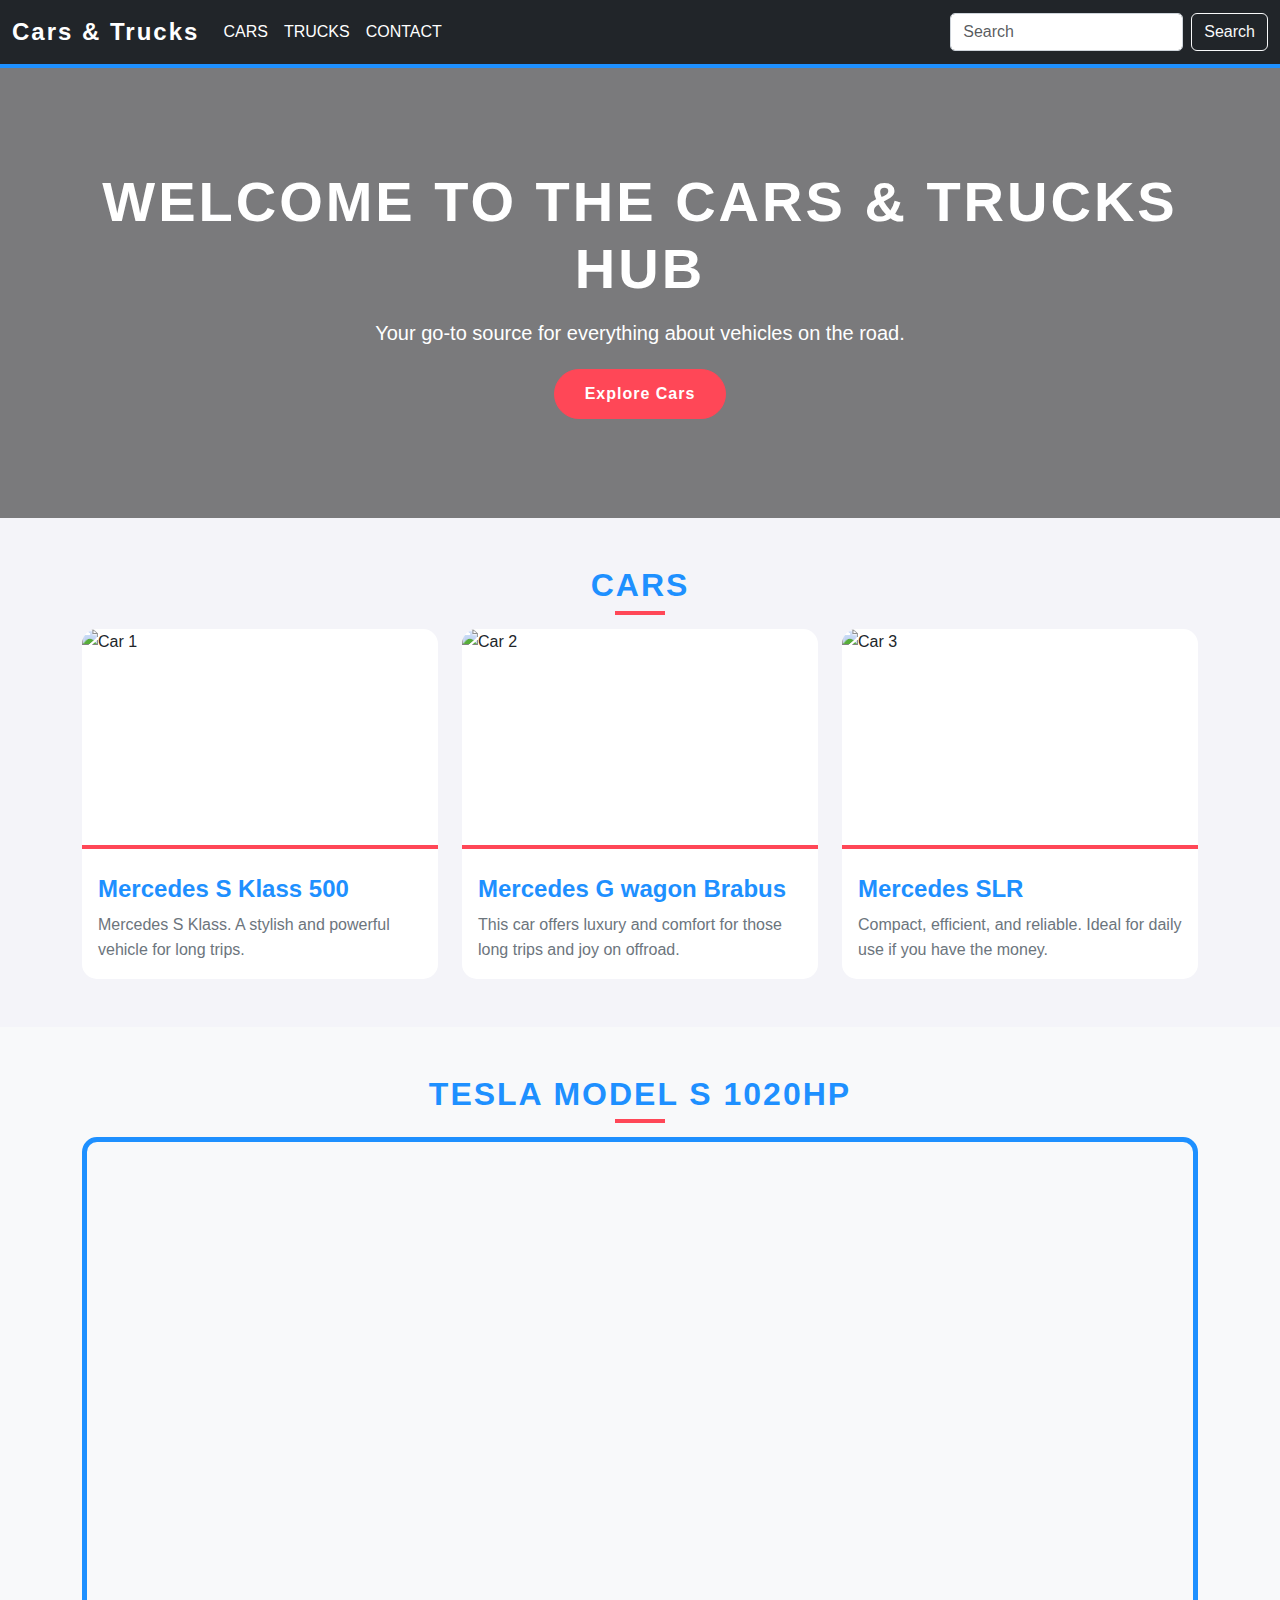
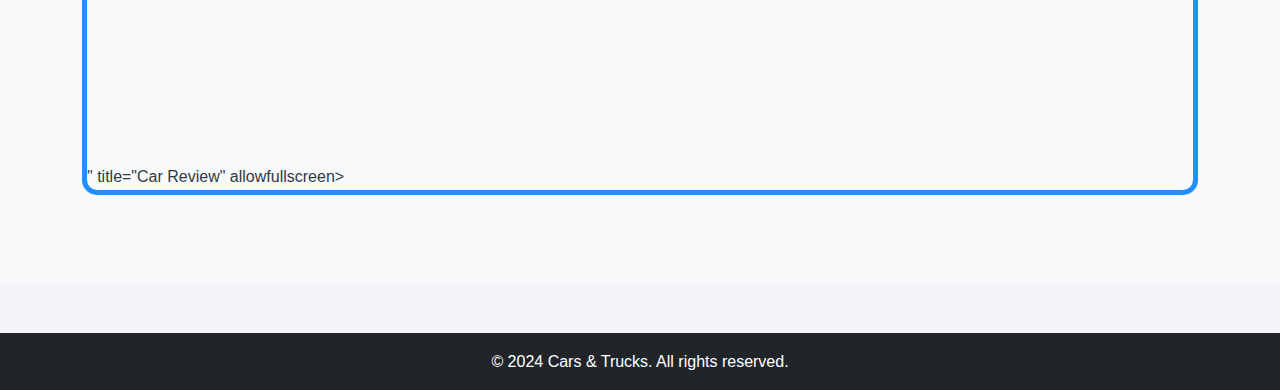
==== cars.html @ 36486a3f "Add files via upload" ====
<!DOCTYPE html>
<html lang="en">
<head>
    <meta charset="UTF-8">
    <meta name="viewport" content="width=device-width, initial-scale=1.0">
    <title>Cars</title>
    <link href="https://cdn.jsdelivr.net/npm/bootstrap@5.3.0/dist/css/bootstrap.min.css" rel="stylesheet">
    <link rel="stylesheet" href="styles.css">
</head>
<body>
    <!-- Navbar -->
    <nav class="navbar navbar-expand-lg navbar-dark bg-dark">
        <div class="container-fluid">
            <a class="navbar-brand" href="#">Cars & Trucks</a>
            <button class="navbar-toggler" type="button" data-bs-toggle="collapse" data-bs-target="#navbarNav" aria-controls="navbarNav" aria-expanded="false" aria-label="Toggle navigation">
                <span class="navbar-toggler-icon"></span>
            </button>
            <div class="collapse navbar-collapse" id="navbarNav">
                <ul class="navbar-nav me-auto mb-2 mb-lg-0">
                    <li class="nav-item">
                        <a class="nav-link" href="cars.html">Cars</a>
                    </li>
                    <li class="nav-item">
                        <a class="nav-link" href="trucks.html">Trucks</a>
                    </li>
                    <li class="nav-item">
                        <a class="nav-link" href="contact.html">Contact</a>
                    </li>
                </ul>
                <!-- Search Form -->
                <form class="d-flex" role="search">
                    <input class="form-control me-2" type="search" placeholder="Search" aria-label="Search">
                    <button class="btn btn-outline-light" type="submit">Search</button>
                </form>
            </div>
        </div>
    </nav>
    

   <!-- Hero Section -->
   <section class="hero text-white text-center py-5" style="background-image: url('car-truck-bg.jpg'); background-size: cover;">
    <div class="container">
        <h1>Welcome to the Cars & Trucks Hub</h1>
        <p>Your go-to source for everything about vehicles on the road.</p>
        <a href="#cars" class="btn btn-primary">Explore Cars</a>
    </div>
</section>

<!-- Cars Section -->
<section id="cars" class="py-5">
    <div class="container">
        <h2 class="text-center mb-4">Cars</h2>
        <div class="row">
            <div class="col-md-4">
                <div class="card">
                    <img src="https://autovista24.autovistagroup.com/wp-content/uploads/sites/5/2022/05/d662614-1024x640.jpg" class="card-img-top" alt="Car 1">
                    <div class="card-body">
                        <h5 class="card-title">Mercedes S Klass 500</h5>
                        <p class="card-text">Mercedes S Klass. A stylish and powerful vehicle for long trips.</p>
                    </div>
                </div>
            </div>
            <div class="col-md-4">
                <div class="card">
                    <img src="https://oasislimo.b-cdn.net/wp-content/uploads/2021/08/mercedes-g-wagon-blue-banner.jpg" class="card-img-top" alt="Car 2">
                    <div class="card-body">
                        <h5 class="card-title">Mercedes G wagon Brabus</h5>
                        <p class="card-text">This car offers luxury and comfort for those long trips and joy on offroad.</p>
                    </div>
                </div>
            </div>
            <div class="col-md-4">
                <div class="card">
                    <img src="https://img.classistatic.de/api/v1/mo-prod/images/26/263640db-c51e-49ac-8937-aa8f5b6487f1?rule=mo-640.jpg" class="card-img-top" alt="Car 3">
                    <div class="card-body">
                        <h5 class="card-title">Mercedes SLR</h5>
                        <p class="card-text">Compact, efficient, and reliable. Ideal for daily use if you have the money.</p>
                    </div>
                </div>
            </div>
        </div>
    </div>
</section>


    <!-- YouTube Video Section -->
    <section class="py-5 bg-light">
        <div class="container">
            <h2 class="text-center mb-4">Tesla Model S 1020hp</h2>
            <div class="ratio ratio-16x9">
                <iframe width="560" height="315" src="https://www.youtube.com/embed/8mnMrfE2TPo?si=DwDKaLWDR0XEz1oX" title="YouTube video player" frameborder="0" allow="accelerometer; autoplay; clipboard-write; encrypted-media; gyroscope; picture-in-picture; web-share" referrerpolicy="strict-origin-when-cross-origin" allowfullscreen></iframe>" title="Car Review" allowfullscreen></iframe>
            </div>
        </div>
    </section>

    <!-- Footer -->
    <footer class="bg-dark text-white text-center py-3">
        <p>&copy; 2024 Cars & Trucks. All rights reserved.</p>
    </footer>
</body>
</html>
---- styles.css ----
/* General body styling */
body {
    font-family: 'Segoe UI', Tahoma, Geneva, Verdana, sans-serif;
    background-color: #f8f9fa;
    color: #343a40;
}

/* Hero Section */
.hero {
    background-position: center;
    background-repeat: no-repeat;
    background-attachment: fixed;
    min-height: 400px;
    background-blend-mode: overlay;
    background-color: rgba(0, 0, 0, 0.5); /* Dark overlay for readability */
    display: flex;
    align-items: center;
    justify-content: center;
    color: #fff;
}

.hero h1 {
    font-size: 3.5rem;
    font-weight: 700;
    letter-spacing: 2px;
}

.hero p {
    font-size: 1.25rem;
    font-weight: 300;
    margin-bottom: 20px;
}

/* Navbar */
.navbar {
    background-color: #0d6efd;
}

.navbar-brand {
    font-weight: 600;
    letter-spacing: 1px;
}

.nav-link {
    color: #ffffff !important;
    font-weight: 500;
    transition: color 0.3s ease;
}

.nav-link:hover {
    color: #ffc107 !important; /* Gold color on hover */
}

/* Cards */
.card {
    transition: transform 0.3s ease, box-shadow 0.3s ease;
    border: none;
}

.card:hover {
    transform: translateY(-10px);
    box-shadow: 0 10px 20px rgba(0, 0, 0, 0.1);
}

.card-title {
    font-size: 1.25rem;
    color: #0d6efd; /* Primary color */
}

.card-text {
    font-size: 1rem;
    color: #6c757d;
}

/* Button styling */
.btn-primary {
    background-color: #0d6efd;
    border-color: #0d6efd;
    transition: background-color 0.3s ease, border-color 0.3s ease;
}

.btn-primary:hover {
    background-color: #0056b3;
    border-color: #0056b3;
}

.btn-secondary {
    background-color: #6c757d;
    border-color: #6c757d;
}

.btn-secondary:hover {
    background-color: #5a6268;
    border-color: #5a6268;
}

/* Section Titles */
h2 {
    color: #0d6efd;
    font-weight: 600;
    letter-spacing: 1px;
    margin-bottom: 40px;
}

/* Contact Form */
form label {
    font-weight: 500;
    color: #343a40;
}

.form-control {
    border-radius: 0;
    border: 1px solid #ced4da;
}

.form-control:focus {
    box-shadow: none;
    border-color: #0d6efd;
}

.btn-primary {
    border-radius: 0;
    font-weight: 500;
}

/* Footer */
footer {
    background-color: #0d6efd;
    color: #ffffff;
    padding: 20px 0;
    margin-top: 50px;
}

footer p {
    margin: 0;
    font-weight: 300;
    font-size: 0.9rem;
}

footer a {
    color: #ffc107;
    text-decoration: none;
}

footer a:hover {
    color: #ffffff;
    text-decoration: underline;
}

/* Video Section */
.ratio {
    margin-bottom: 40px;
    border: 5px solid #0d6efd; /* Framing the video with primary color */
    border-radius: 10px;
}

/* Responsive Adjustments */
@media (max-width: 768px) {
    .hero h1 {
        font-size: 2.5rem;
    }
    .hero p {
        font-size: 1rem;
    }
}

@media (max-width: 576px) {
    .hero h1 {
        font-size: 2rem;
    }
    .hero p {
        font-size: 0.9rem;
    }
}
/* General body styling */
body {
    font-family: 'Roboto', sans-serif;
    background-color: #f4f4f9;
    color: #343a40;
    line-height: 1.6;
    margin: 0;
    padding: 0;
}

/* Hero Section */
.hero {
    background-image: linear-gradient(rgba(0, 0, 0, 0.5), rgba(0, 0, 0, 0.5)), url('car-truck-bg.jpg');
    background-position: center;
    background-size: cover;
    min-height: 450px;
    color: #ffffff;
    display: flex;
    align-items: center;
    justify-content: center;
    text-align: center;
}

.hero h1 {
    font-size: 3.5rem;
    font-weight: 700;
    letter-spacing: 3px;
    text-transform: uppercase;
}

.hero p {
    font-size: 1.25rem;
    font-weight: 300;
    margin-top: 15px;
}

.hero .btn {
    padding: 12px 30px;
    border-radius: 50px;
    font-weight: 600;
    letter-spacing: 1px;
    transition: background-color 0.3s ease, box-shadow 0.3s ease;
}

.hero .btn-primary {
    background-color: #ff4757;
    border-color: #ff4757;
}

.hero .btn-primary:hover {
    background-color: #ff6b81;
    box-shadow: 0 5px 15px rgba(255, 71, 87, 0.5);
}

.hero .btn-secondary {
    background-color: #1e90ff;
    border-color: #1e90ff;
}

.hero .btn-secondary:hover {
    background-color: #6495ed;
    box-shadow: 0 5px 15px rgba(30, 144, 255, 0.5);
}

/* Navbar */
.navbar {
    background-color: #1e90ff;
    border-bottom: 4px solid #1e90ff;
}

.navbar-brand {
    font-weight: 600;
    font-size: 1.5rem;
    letter-spacing: 2px;
    color: #ffffff;
}

.nav-link {
    color: #ffffff !important;
    font-weight: 500;
    text-transform: uppercase;
    padding: 10px 15px;
    transition: color 0.3s ease;
}

.nav-link:hover {
    color: #1e90ff !important;
}

/* Cards */
.card {
    transition: transform 0.3s ease, box-shadow 0.3s ease;
    border: none;
    border-radius: 15px;
    overflow: hidden;
}

.card:hover {
    transform: translateY(-10px);
    box-shadow: 0 10px 20px rgba(0, 0, 0, 0.15);
}

.card-title {
    font-size: 1.5rem;
    color: #1e90ff;
    font-weight: 600;
    margin-top: 10px;
}

.card-text {
    font-size: 1rem;
    color: #6c757d;
}

.card img {
    height: 220px;
    object-fit: cover;
    border-bottom: 4px solid #ff4757;
}

/* Section Titles */
h2 {
    color: #1e90ff;
    font-weight: 700;
    text-transform: uppercase;
    letter-spacing: 2px;
    margin-bottom: 40px;
    position: relative;
}

h2::after {
    content: "";
    position: absolute;
    width: 50px;
    height: 4px;
    background-color: #ff4757;
    left: 50%;
    transform: translateX(-50%);
    bottom: -10px;
}

/* Button styling */
.btn-primary {
    background-color: #ff4757;
    border-color: #ff4757;
    transition: background-color 0.3s ease, box-shadow 0.3s ease;
}

.btn-primary:hover {
    background-color: #ff6b81;
    box-shadow: 0 5px 15px rgba(255, 71, 87, 0.5);
}

.btn-secondary {
    background-color: #1e90ff;
    border-color: #1e90ff;
}

.btn-secondary:hover {
    background-color: #6495ed;
    box-shadow: 0 5px 15px rgba(30, 144, 255, 0.5);
}

/* Contact Form */
form label {
    font-weight: 600;
    color: #343a40;
}

.form-control {
    border-radius: 5px;
    border: 1px solid #ced4da;
    transition: border-color 0.3s ease;
}

.form-control:focus {
    box-shadow: none;
    border-color: #ff4757;
}

.btn-primary {
    border-radius: 50px;
    font-weight: 600;
    padding: 10px 30px;
    letter-spacing: 1px;
}

/* Footer */
footer {
    background-color: #343a40;
    color: #ffffff;
    padding: 30px 0;
    margin-top: 50px;
    text-align: center;
}

footer p {
    margin: 0;
    font-weight: 300;
    font-size: 1rem;
}

footer a {
    color: #ff4757;
    text-decoration: none;
    font-weight: 600;
    transition: color 0.3s ease;
}

footer a:hover {
    color: #ffffff;
}

/* Video Section */
.ratio {
    margin-bottom: 40px;
    border: 5px solid #1e90ff; /* Framing the video with the secondary color */
    border-radius: 15px;
}

/* Responsive Adjustments */
@media (max-width: 768px) {
    .hero h1 {
        font-size: 2.5rem;
    }
    .hero p {
        font-size: 1rem;
    }
    .btn {
        padding: 10px 25px;
    }
}

@media (max-width: 576px) {
    .hero h1 {
        font-size: 2rem;
    }
    .hero p {
        font-size: 0.9rem;
    }
    .btn {
        padding: 8px 20px;
    }
}
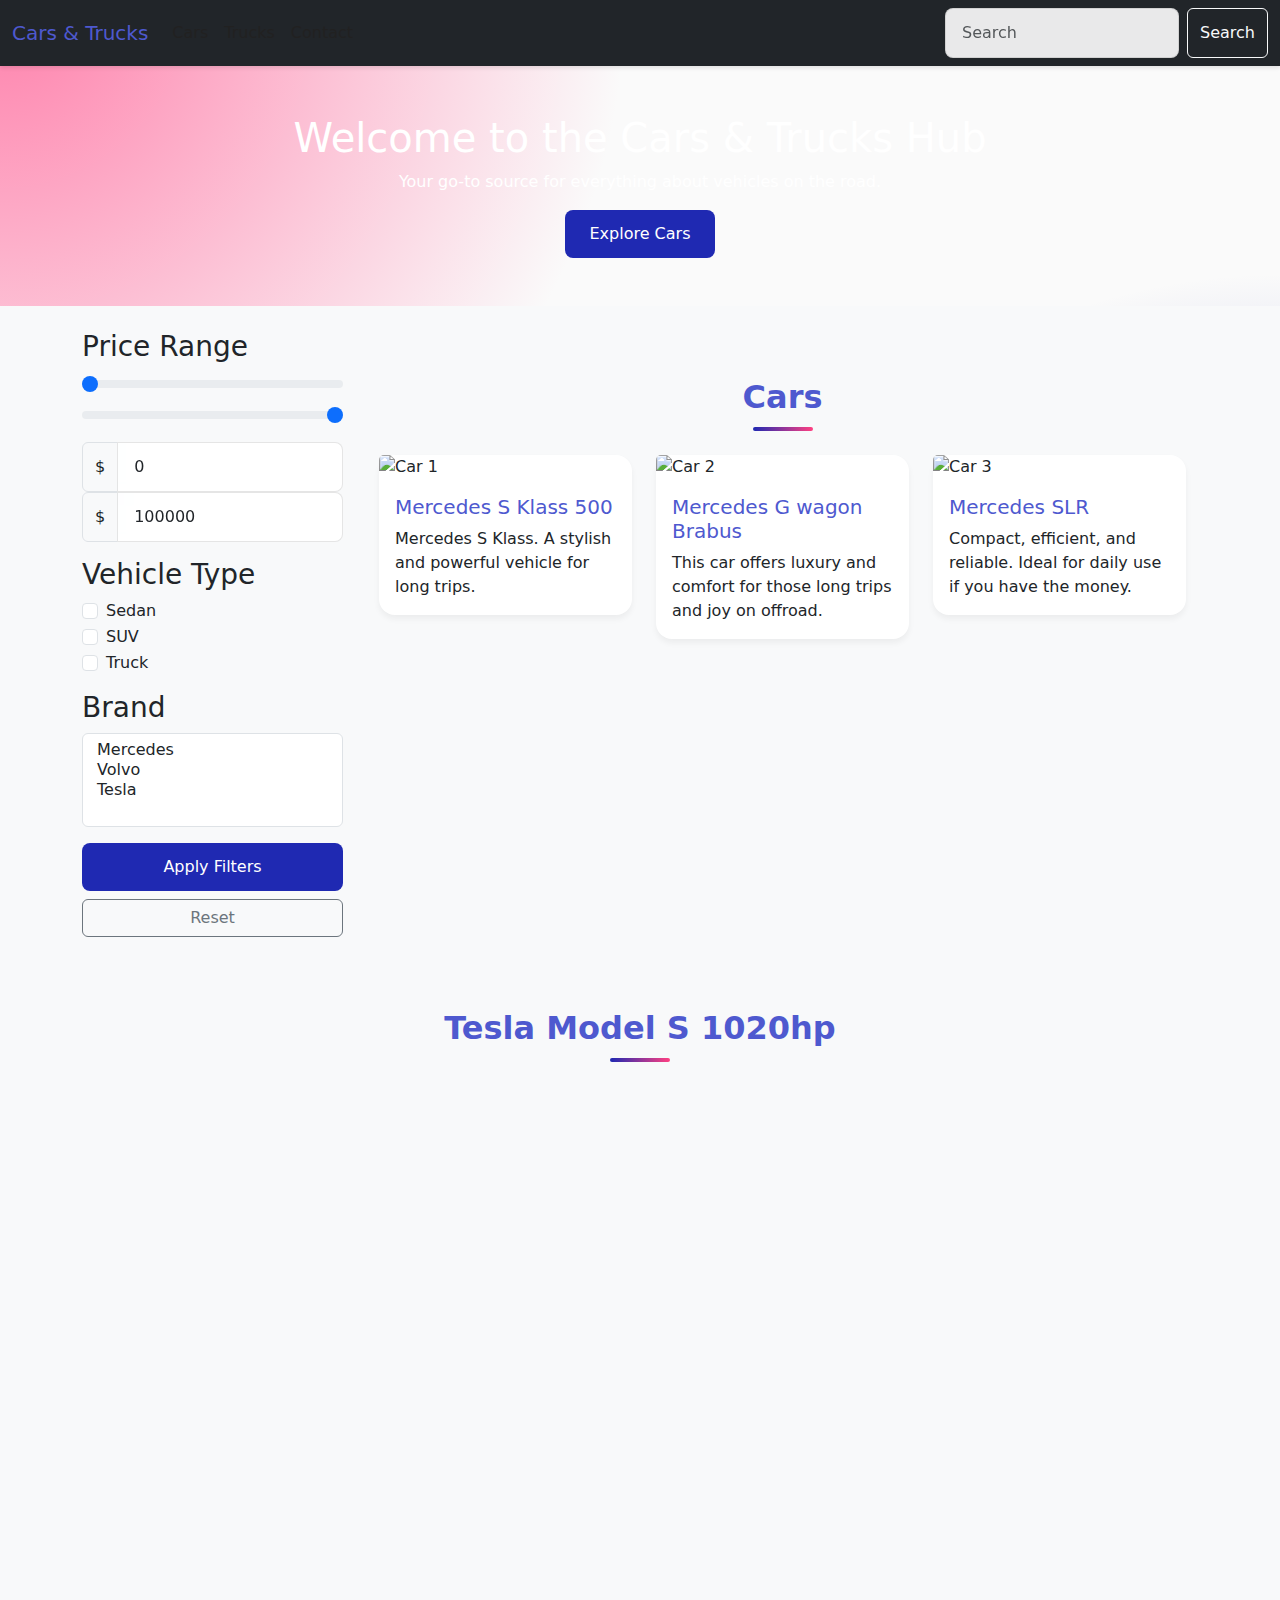
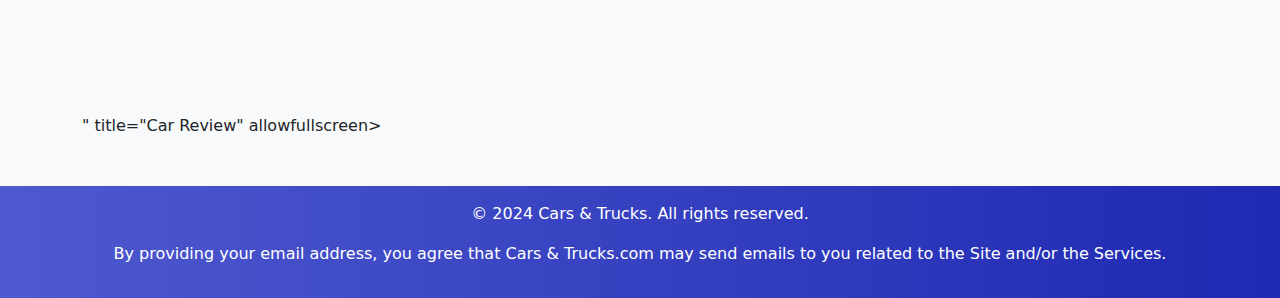
==== commit 833c925c: "update 2.0" ====
--- a/cars.html
+++ b/cars.html
@@ -3,6 +3,9 @@
 <head>
     <meta charset="UTF-8">
     <meta name="viewport" content="width=device-width, initial-scale=1.0">
+    <meta name="description" content="Your premier destination for cars and trucks">
+    <meta name="keywords" content="cars, trucks, dealership, vehicles, auto sales">
+    <link rel="canonical" href="https://yourwebsite.com">
     <title>Cars</title>
     <link href="https://cdn.jsdelivr.net/npm/bootstrap@5.3.0/dist/css/bootstrap.min.css" rel="stylesheet">
     <link rel="stylesheet" href="styles.css">
@@ -46,14 +49,80 @@
     </div>
 </section>
 
-<!-- Cars Section -->
+<!-- Filter System -->
+<section class="filters-section py-4 bg-light">
+    <div class="container">
+        <div class="row">
+            <!-- Filters Sidebar -->
+            <div class="col-md-3">
+                <div class="filter-container">
+                    <!-- Price Range Filter -->
+                    <div class="filter-section">
+                        <h3>Price Range</h3>
+                        <div class="price-slider">
+                            <input type="range" id="price-min" min="0" max="100000" step="1000" class="form-range">
+                            <input type="range" id="price-max" min="0" max="100000" step="1000" class="form-range">
+                            <div class="price-inputs mt-2">
+                                <div class="input-group">
+                                    <span class="input-group-text">$</span>
+                                    <input type="number" id="price-min-input" class="form-control" placeholder="Min">
+                                </div>
+                                <div class="input-group">
+                                    <span class="input-group-text">$</span>
+                                    <input type="number" id="price-max-input" class="form-control" placeholder="Max">
+                                </div>
+                            </div>
+                        </div>
+                    </div>
+
+                    <!-- Vehicle Type Filter -->
+                    <div class="filter-section mt-3">
+                        <h3>Vehicle Type</h3>
+                        <div class="checkbox-group">
+                            <div class="form-check">
+                                <input class="form-check-input" type="checkbox" value="sedan" id="type-sedan">
+                                <label class="form-check-label" for="type-sedan">Sedan</label>
+                            </div>
+                            <div class="form-check">
+                                <input class="form-check-input" type="checkbox" value="suv" id="type-suv">
+                                <label class="form-check-label" for="type-suv">SUV</label>
+                            </div>
+                            <div class="form-check">
+                                <input class="form-check-input" type="checkbox" value="truck" id="type-truck">
+                                <label class="form-check-label" for="type-truck">Truck</label>
+                            </div>
+                        </div>
+                    </div>
+
+                    <!-- Brand Filter -->
+                    <div class="filter-section mt-3">
+                        <h3>Brand</h3>
+                        <select id="brand-select" class="form-select" multiple>
+                            <option value="mercedes">Mercedes</option>
+                            <option value="volvo">Volvo</option>
+                            <option value="tesla">Tesla</option>
+                        </select>
+                    </div>
+
+                    <!-- Filter Actions -->
+                    <div class="filter-actions mt-3">
+                        <button id="apply-filters" class="btn btn-primary w-100 mb-2">Apply Filters</button>
+                        <button id="reset-filters" class="btn btn-outline-secondary w-100">Reset</button>
+                    </div>
+                </div>
+            </div>
+
+            <!-- Vehicle Grid -->
+            <div class="col-md-9">
+                <div id="vehicles-grid" class="row">
+                    <!-- Cars Section -->
 <section id="cars" class="py-5">
     <div class="container">
         <h2 class="text-center mb-4">Cars</h2>
         <div class="row">
-            <div class="col-md-4">
+            <div class="col-md-4 vehicle-card" data-brand="mercedes">
                 <div class="card">
-                    <img src="https://autovista24.autovistagroup.com/wp-content/uploads/sites/5/2022/05/d662614-1024x640.jpg" class="card-img-top" alt="Car 1">
+                    <img src="https://autovista24.autovistagroup.com/wp-content/uploads/sites/5/2022/05/d662614-1024x640.jpg" loading="lazy" class="card-img-top" alt="Car 1">
                     <div class="card-body">
                         <h5 class="card-title">Mercedes S Klass 500</h5>
                         <p class="card-text">Mercedes S Klass. A stylish and powerful vehicle for long trips.</p>
@@ -62,7 +131,7 @@
             </div>
             <div class="col-md-4">
                 <div class="card">
-                    <img src="https://oasislimo.b-cdn.net/wp-content/uploads/2021/08/mercedes-g-wagon-blue-banner.jpg" class="card-img-top" alt="Car 2">
+                    <img src="https://oasislimo.b-cdn.net/wp-content/uploads/2021/08/mercedes-g-wagon-blue-banner.jpg" loading="lazy" class="card-img-top" alt="Car 2">
                     <div class="card-body">
                         <h5 class="card-title">Mercedes G wagon Brabus</h5>
                         <p class="card-text">This car offers luxury and comfort for those long trips and joy on offroad.</p>
@@ -71,7 +140,7 @@
             </div>
             <div class="col-md-4">
                 <div class="card">
-                    <img src="https://img.classistatic.de/api/v1/mo-prod/images/26/263640db-c51e-49ac-8937-aa8f5b6487f1?rule=mo-640.jpg" class="card-img-top" alt="Car 3">
+                    <img src="https://img.classistatic.de/api/v1/mo-prod/images/26/263640db-c51e-49ac-8937-aa8f5b6487f1?rule=mo-640.jpg" loading="lazy" class="card-img-top" alt="Car 3">
                     <div class="card-body">
                         <h5 class="card-title">Mercedes SLR</h5>
                         <p class="card-text">Compact, efficient, and reliable. Ideal for daily use if you have the money.</p>
@@ -81,7 +150,11 @@
         </div>
     </div>
 </section>
-
+                </div>
+            </div>
+        </div>
+    </div>
+</section>
 
     <!-- YouTube Video Section -->
     <section class="py-5 bg-light">
@@ -96,6 +169,110 @@
     <!-- Footer -->
     <footer class="bg-dark text-white text-center py-3">
         <p>&copy; 2024 Cars & Trucks. All rights reserved.</p>
+            <p>By providing your email address, you agree that Cars & Trucks.com may send emails to you related to the Site and/or the Services.</p>
     </footer>
+    <script>
+        // Initialize filter system
+        document.addEventListener('DOMContentLoaded', function() {
+            const filterSystem = new VehicleFilterSystem();
+        });
+        
+        class VehicleFilterSystem {
+            constructor() {
+                this.vehicles = Array.from(document.querySelectorAll('.card')).map(card => ({
+                    element: card,
+                    price: this.extractPrice(card),
+                    type: this.extractType(card),
+                    brand: this.extractBrand(card)
+                }));
+        
+                this.initializeFilters();
+                this.attachEventListeners();
+            }
+        
+            extractPrice(card) {
+                // Extract price from card text content
+                const priceText = card.textContent.match(/\$[\d,]+/);
+                return priceText ? parseInt(priceText[0].replace(/[$,]/g, '')) : 0;
+            }
+        
+            extractType(card) {
+                // Extract type from card classes or content
+                const title = card.querySelector('.card-title').textContent.toLowerCase();
+                if (title.includes('truck')) return 'truck';
+                if (title.includes('suv')) return 'suv';
+                return 'sedan';
+            }
+        
+            extractBrand(card) {
+                // Extract brand from card title
+                const title = card.querySelector('.card-title').textContent.toLowerCase();
+                if (title.includes('mercedes')) return 'mercedes';
+                if (title.includes('volvo')) return 'volvo';
+                if (title.includes('tesla')) return 'tesla';
+                return 'other';
+            }
+        
+            initializeFilters() {
+                // Initialize price range
+                document.getElementById('price-min').value = 0;
+                document.getElementById('price-max').value = 100000;
+                document.getElementById('price-min-input').value = 0;
+                document.getElementById('price-max-input').value = 100000;
+            }
+        
+            attachEventListeners() {
+                // Price range listeners
+                document.getElementById('price-min').addEventListener('input', (e) => {
+                    document.getElementById('price-min-input').value = e.target.value;
+                });
+        
+                document.getElementById('price-max').addEventListener('input', (e) => {
+                    document.getElementById('price-max-input').value = e.target.value;
+                });
+        
+                // Apply filters button
+                document.getElementById('apply-filters').addEventListener('click', () => {
+                    this.applyFilters();
+                });
+        
+                // Reset filters button
+                document.getElementById('reset-filters').addEventListener('click', () => {
+                    this.resetFilters();
+                });
+            }
+        
+            applyFilters() {
+                const minPrice = parseInt(document.getElementById('price-min').value);
+                const maxPrice = parseInt(document.getElementById('price-max').value);
+                const selectedTypes = Array.from(document.querySelectorAll('.checkbox-group input:checked')).map(cb => cb.value);
+                const selectedBrands = Array.from(document.getElementById('brand-select').selectedOptions).map(opt => opt.value);
+        
+                this.vehicles.forEach(vehicle => {
+                    const priceMatch = vehicle.price >= minPrice && vehicle.price <= maxPrice;
+                    const typeMatch = selectedTypes.length === 0 || selectedTypes.includes(vehicle.type);
+                    const brandMatch = selectedBrands.length === 0 || selectedBrands.includes(vehicle.brand);
+        
+                    vehicle.element.style.display = (priceMatch && typeMatch && brandMatch) ? '' : 'none';
+                });
+            }
+        
+            resetFilters() {
+                // Reset all inputs to default values
+                document.getElementById('price-min').value = 0;
+                document.getElementById('price-max').value = 100000;
+                document.getElementById('price-min-input').value = 0;
+                document.getElementById('price-max-input').value = 100000;
+                
+                document.querySelectorAll('.checkbox-group input').forEach(cb => cb.checked = false);
+                document.getElementById('brand-select').selectedIndex = -1;
+        
+                // Show all vehicles
+                this.vehicles.forEach(vehicle => {
+                    vehicle.element.style.display = '';
+                });
+            }
+        }
+        </script>
 </body>
 </html>
--- a/styles.css
+++ b/styles.css
@@ -1,418 +1,203 @@
-/* General body styling */
+:root {
+    /* Primary Colors */
+    --primary-dark: #4e59cf;    /* Deep Blue */
+    --primary: #1f29b2;         /* Modern Indigo */
+    --primary-light: #7986CB;   /* Light Indigo */
+    
+    /* Accent Colors */
+    --accent: #FF4081;          /* Pink Accent */
+    --accent-light: #FF80AB;    /* Light Pink */
+    
+    /* Neutral Colors */
+    --background: #FAFAFA;      /* Off-White Background */
+    --surface: #FFFFFF;         /* Pure White */
+    --text-primary: #212121;    /* Dark Text */
+    --text-secondary: #757575;  /* Grey Text */
+    
+    /* Status Colors */
+    --success: #00BFA5;         /* Teal */
+    --warning: #FFC107;         /* Amber */
+    --error: #FF5252;           /* Red */
+}
+
+/* Navbar Update */
+.navbar {
+    background-color: var(--surface);
+    box-shadow: 0 2px 4px rgba(0,0,0,0.1);
+}
+
+.navbar-brand {
+    color: var(--primary-dark) !important;
+}
+
+.nav-link {
+    color: var(--text-primary) !important;
+}
+
+.nav-link:hover {
+    color: var(--accent) !important;
+}
+
+/* Hero Section Update */
+.hero {
+    background: linear-gradient(135deg, var(--primary-dark) 0%, var(--primary) 100%);
+    position: relative;
+    overflow: hidden;
+}
+
+.hero::before {
+    content: '';
+    position: absolute;
+    top: 0;
+    left: 0;
+    right: 0;
+    bottom: 0;
+    background: url('path-to-subtle-pattern.png');
+    opacity: 0.1;
+}
+
+/* Cards Update */
+.card {
+    background: var(--surface);
+    border: none;
+    border-radius: 16px;
+    box-shadow: 0 4px 6px rgba(0,0,0,0.05);
+    transition: transform 0.3s ease, box-shadow 0.3s ease;
+}
+
+.card:hover {
+    transform: translateY(-5px);
+    box-shadow: 0 12px 20px rgba(0,0,0,0.1);
+}
+
+.card-title {
+    color: var(--primary-dark);
+}
+
+/* Buttons Update */
+.btn-primary {
+    background: var(--primary);
+    border: none;
+    border-radius: 8px;
+    padding: 12px 24px;
+    transition: all 0.3s ease;
+}
+
+.btn-primary:hover {
+    background: var(--primary-dark);
+    transform: translateY(-2px);
+    box-shadow: 0 4px 12px rgba(63, 81, 181, 0.2);
+}
+
+/* Background Patterns */
 body {
-    font-family: 'Segoe UI', Tahoma, Geneva, Verdana, sans-serif;
-    background-color: #f8f9fa;
-    color: #343a40;
-}
-
-/* Hero Section */
-.hero {
-    background-position: center;
-    background-repeat: no-repeat;
+    background-color: var(--background);
+    background-image: 
+        radial-gradient(circle at 100% 100%,
+            var(--primary-light) 0,
+            transparent 40%),
+        radial-gradient(circle at 0% 0%,
+            var(--accent-light) 0,
+            transparent 40%);
     background-attachment: fixed;
-    min-height: 400px;
-    background-blend-mode: overlay;
-    background-color: rgba(0, 0, 0, 0.5); /* Dark overlay for readability */
-    display: flex;
-    align-items: center;
-    justify-content: center;
-    color: #fff;
-}
-
-.hero h1 {
-    font-size: 3.5rem;
-    font-weight: 700;
-    letter-spacing: 2px;
-}
-
-.hero p {
-    font-size: 1.25rem;
-    font-weight: 300;
-    margin-bottom: 20px;
-}
-
-/* Navbar */
-.navbar {
-    background-color: #0d6efd;
-}
-
-.navbar-brand {
+}
+
+/* Section Headers */
+h2 {
+    color: var(--primary-dark);
     font-weight: 600;
-    letter-spacing: 1px;
-}
-
-.nav-link {
-    color: #ffffff !important;
-    font-weight: 500;
-    transition: color 0.3s ease;
-}
-
-.nav-link:hover {
-    color: #ffc107 !important; /* Gold color on hover */
-}
-
-/* Cards */
-.card {
-    transition: transform 0.3s ease, box-shadow 0.3s ease;
-    border: none;
-}
-
-.card:hover {
-    transform: translateY(-10px);
-    box-shadow: 0 10px 20px rgba(0, 0, 0, 0.1);
-}
-
-.card-title {
-    font-size: 1.25rem;
-    color: #0d6efd; /* Primary color */
-}
-
-.card-text {
-    font-size: 1rem;
-    color: #6c757d;
-}
-
-/* Button styling */
-.btn-primary {
-    background-color: #0d6efd;
-    border-color: #0d6efd;
-    transition: background-color 0.3s ease, border-color 0.3s ease;
-}
-
-.btn-primary:hover {
-    background-color: #0056b3;
-    border-color: #0056b3;
-}
-
-.btn-secondary {
-    background-color: #6c757d;
-    border-color: #6c757d;
-}
-
-.btn-secondary:hover {
-    background-color: #5a6268;
-    border-color: #5a6268;
-}
-
-/* Section Titles */
-h2 {
-    color: #0d6efd;
-    font-weight: 600;
-    letter-spacing: 1px;
-    margin-bottom: 40px;
-}
-
-/* Contact Form */
-form label {
-    font-weight: 500;
-    color: #343a40;
-}
-
-.form-control {
-    border-radius: 0;
-    border: 1px solid #ced4da;
-}
-
-.form-control:focus {
-    box-shadow: none;
-    border-color: #0d6efd;
-}
-
-.btn-primary {
-    border-radius: 0;
-    font-weight: 500;
-}
-
-/* Footer */
-footer {
-    background-color: #0d6efd;
-    color: #ffffff;
-    padding: 20px 0;
-    margin-top: 50px;
-}
-
-footer p {
-    margin: 0;
-    font-weight: 300;
-    font-size: 0.9rem;
-}
-
-footer a {
-    color: #ffc107;
-    text-decoration: none;
-}
-
-footer a:hover {
-    color: #ffffff;
-    text-decoration: underline;
-}
-
-/* Video Section */
-.ratio {
-    margin-bottom: 40px;
-    border: 5px solid #0d6efd; /* Framing the video with primary color */
-    border-radius: 10px;
-}
-
-/* Responsive Adjustments */
-@media (max-width: 768px) {
-    .hero h1 {
-        font-size: 2.5rem;
-    }
-    .hero p {
-        font-size: 1rem;
-    }
-}
-
-@media (max-width: 576px) {
-    .hero h1 {
-        font-size: 2rem;
-    }
-    .hero p {
-        font-size: 0.9rem;
-    }
-}
-/* General body styling */
-body {
-    font-family: 'Roboto', sans-serif;
-    background-color: #f4f4f9;
-    color: #343a40;
-    line-height: 1.6;
-    margin: 0;
-    padding: 0;
-}
-
-/* Hero Section */
-.hero {
-    background-image: linear-gradient(rgba(0, 0, 0, 0.5), rgba(0, 0, 0, 0.5)), url('car-truck-bg.jpg');
-    background-position: center;
-    background-size: cover;
-    min-height: 450px;
-    color: #ffffff;
-    display: flex;
-    align-items: center;
-    justify-content: center;
-    text-align: center;
-}
-
-.hero h1 {
-    font-size: 3.5rem;
-    font-weight: 700;
-    letter-spacing: 3px;
-    text-transform: uppercase;
-}
-
-.hero p {
-    font-size: 1.25rem;
-    font-weight: 300;
-    margin-top: 15px;
-}
-
-.hero .btn {
-    padding: 12px 30px;
-    border-radius: 50px;
-    font-weight: 600;
-    letter-spacing: 1px;
-    transition: background-color 0.3s ease, box-shadow 0.3s ease;
-}
-
-.hero .btn-primary {
-    background-color: #ff4757;
-    border-color: #ff4757;
-}
-
-.hero .btn-primary:hover {
-    background-color: #ff6b81;
-    box-shadow: 0 5px 15px rgba(255, 71, 87, 0.5);
-}
-
-.hero .btn-secondary {
-    background-color: #1e90ff;
-    border-color: #1e90ff;
-}
-
-.hero .btn-secondary:hover {
-    background-color: #6495ed;
-    box-shadow: 0 5px 15px rgba(30, 144, 255, 0.5);
-}
-
-/* Navbar */
-.navbar {
-    background-color: #1e90ff;
-    border-bottom: 4px solid #1e90ff;
-}
-
-.navbar-brand {
-    font-weight: 600;
-    font-size: 1.5rem;
-    letter-spacing: 2px;
-    color: #ffffff;
-}
-
-.nav-link {
-    color: #ffffff !important;
-    font-weight: 500;
-    text-transform: uppercase;
-    padding: 10px 15px;
-    transition: color 0.3s ease;
-}
-
-.nav-link:hover {
-    color: #1e90ff !important;
-}
-
-/* Cards */
-.card {
-    transition: transform 0.3s ease, box-shadow 0.3s ease;
-    border: none;
-    border-radius: 15px;
-    overflow: hidden;
-}
-
-.card:hover {
-    transform: translateY(-10px);
-    box-shadow: 0 10px 20px rgba(0, 0, 0, 0.15);
-}
-
-.card-title {
-    font-size: 1.5rem;
-    color: #1e90ff;
-    font-weight: 600;
-    margin-top: 10px;
-}
-
-.card-text {
-    font-size: 1rem;
-    color: #6c757d;
-}
-
-.card img {
-    height: 220px;
-    object-fit: cover;
-    border-bottom: 4px solid #ff4757;
-}
-
-/* Section Titles */
-h2 {
-    color: #1e90ff;
-    font-weight: 700;
-    text-transform: uppercase;
-    letter-spacing: 2px;
-    margin-bottom: 40px;
     position: relative;
+    padding-bottom: 15px;
 }
 
 h2::after {
-    content: "";
+    content: '';
     position: absolute;
-    width: 50px;
-    height: 4px;
-    background-color: #ff4757;
+    bottom: 0;
     left: 50%;
     transform: translateX(-50%);
-    bottom: -10px;
-}
-
-/* Button styling */
-.btn-primary {
-    background-color: #ff4757;
-    border-color: #ff4757;
-    transition: background-color 0.3s ease, box-shadow 0.3s ease;
-}
-
-.btn-primary:hover {
-    background-color: #ff6b81;
-    box-shadow: 0 5px 15px rgba(255, 71, 87, 0.5);
-}
-
-.btn-secondary {
-    background-color: #1e90ff;
-    border-color: #1e90ff;
-}
-
-.btn-secondary:hover {
-    background-color: #6495ed;
-    box-shadow: 0 5px 15px rgba(30, 144, 255, 0.5);
-}
-
-/* Contact Form */
-form label {
+    width: 60px;
+    height: 4px;
+    background: linear-gradient(to right, var(--primary), var(--accent));
+    border-radius: 2px;
+}
+
+/* Search Bar Update */
+.form-control {
+    border-radius: 8px;
+    border: 1px solid rgba(0,0,0,0.1);
+    padding: 12px 16px;
+    background: rgba(255,255,255,0.9);
+    backdrop-filter: blur(10px);
+}
+
+/* Card Image Container */
+.card-img-container {
+    position: relative;
+    overflow: hidden;
+    border-radius: 16px 16px 0 0;
+}
+
+.card img {
+    transition: transform 0.5s ease;
+}
+
+.card:hover img {
+    transform: scale(1.05);
+}
+
+/* Price Tag */
+.price-tag {
+    position: absolute;
+    top: 16px;
+    right: 16px;
+    background: var(--accent);
+    color: white;
+    padding: 8px 16px;
+    border-radius: 20px;
     font-weight: 600;
-    color: #343a40;
-}
-
-.form-control {
-    border-radius: 5px;
-    border: 1px solid #ced4da;
-    transition: border-color 0.3s ease;
-}
-
-.form-control:focus {
-    box-shadow: none;
-    border-color: #ff4757;
-}
-
-.btn-primary {
-    border-radius: 50px;
-    font-weight: 600;
-    padding: 10px 30px;
-    letter-spacing: 1px;
-}
-
-/* Footer */
+}
+
 footer {
-    background-color: #343a40;
-    color: #ffffff;
-    padding: 30px 0;
-    margin-top: 50px;
-    text-align: center;
-}
-
-footer p {
-    margin: 0;
-    font-weight: 300;
-    font-size: 1rem;
+    background: linear-gradient(to right, var(--primary-dark), var(--primary));
+    color: white;
+    padding: 40px 0;
 }
 
 footer a {
-    color: #ff4757;
+    color: var(--accent-light);
+    transition: color 0.3s ease;
+}
+
+footer a:hover {
+    color: white;
     text-decoration: none;
-    font-weight: 600;
-    transition: color 0.3s ease;
-}
-
-footer a:hover {
-    color: #ffffff;
-}
-
-/* Video Section */
-.ratio {
-    margin-bottom: 40px;
-    border: 5px solid #1e90ff; /* Framing the video with the secondary color */
-    border-radius: 15px;
-}
-
-/* Responsive Adjustments */
-@media (max-width: 768px) {
-    .hero h1 {
-        font-size: 2.5rem;
+}
+
+/* Glass Morphism Effect */
+.glass-card {
+    background: rgba(255, 255, 255, 0.7);
+    backdrop-filter: blur(10px);
+    border: 1px solid rgba(255, 255, 255, 0.3);
+    border-radius: 16px;
+}
+
+/* Subtle Animations */
+@keyframes fadeIn {
+    from { opacity: 0; transform: translateY(20px); }
+    to { opacity: 1; transform: translateY(0); }
+}
+
+.card {
+    animation: fadeIn 0.5s ease forwards;
+}
+
+/* Dark Mode Support */
+@media (prefers-color-scheme: dark) {
+    :root {
+        --background: #121212;
+        --surface: #1E1E1E;
+        --text-primary: #FFFFFF;
+        --text-secondary: #B0B0B0;
     }
-    .hero p {
-        font-size: 1rem;
-    }
-    .btn {
-        padding: 10px 25px;
-    }
-}
-
-@media (max-width: 576px) {
-    .hero h1 {
-        font-size: 2rem;
-    }
-    .hero p {
-        font-size: 0.9rem;
-    }
-    .btn {
-        padding: 8px 20px;
-    }
-}
+}
